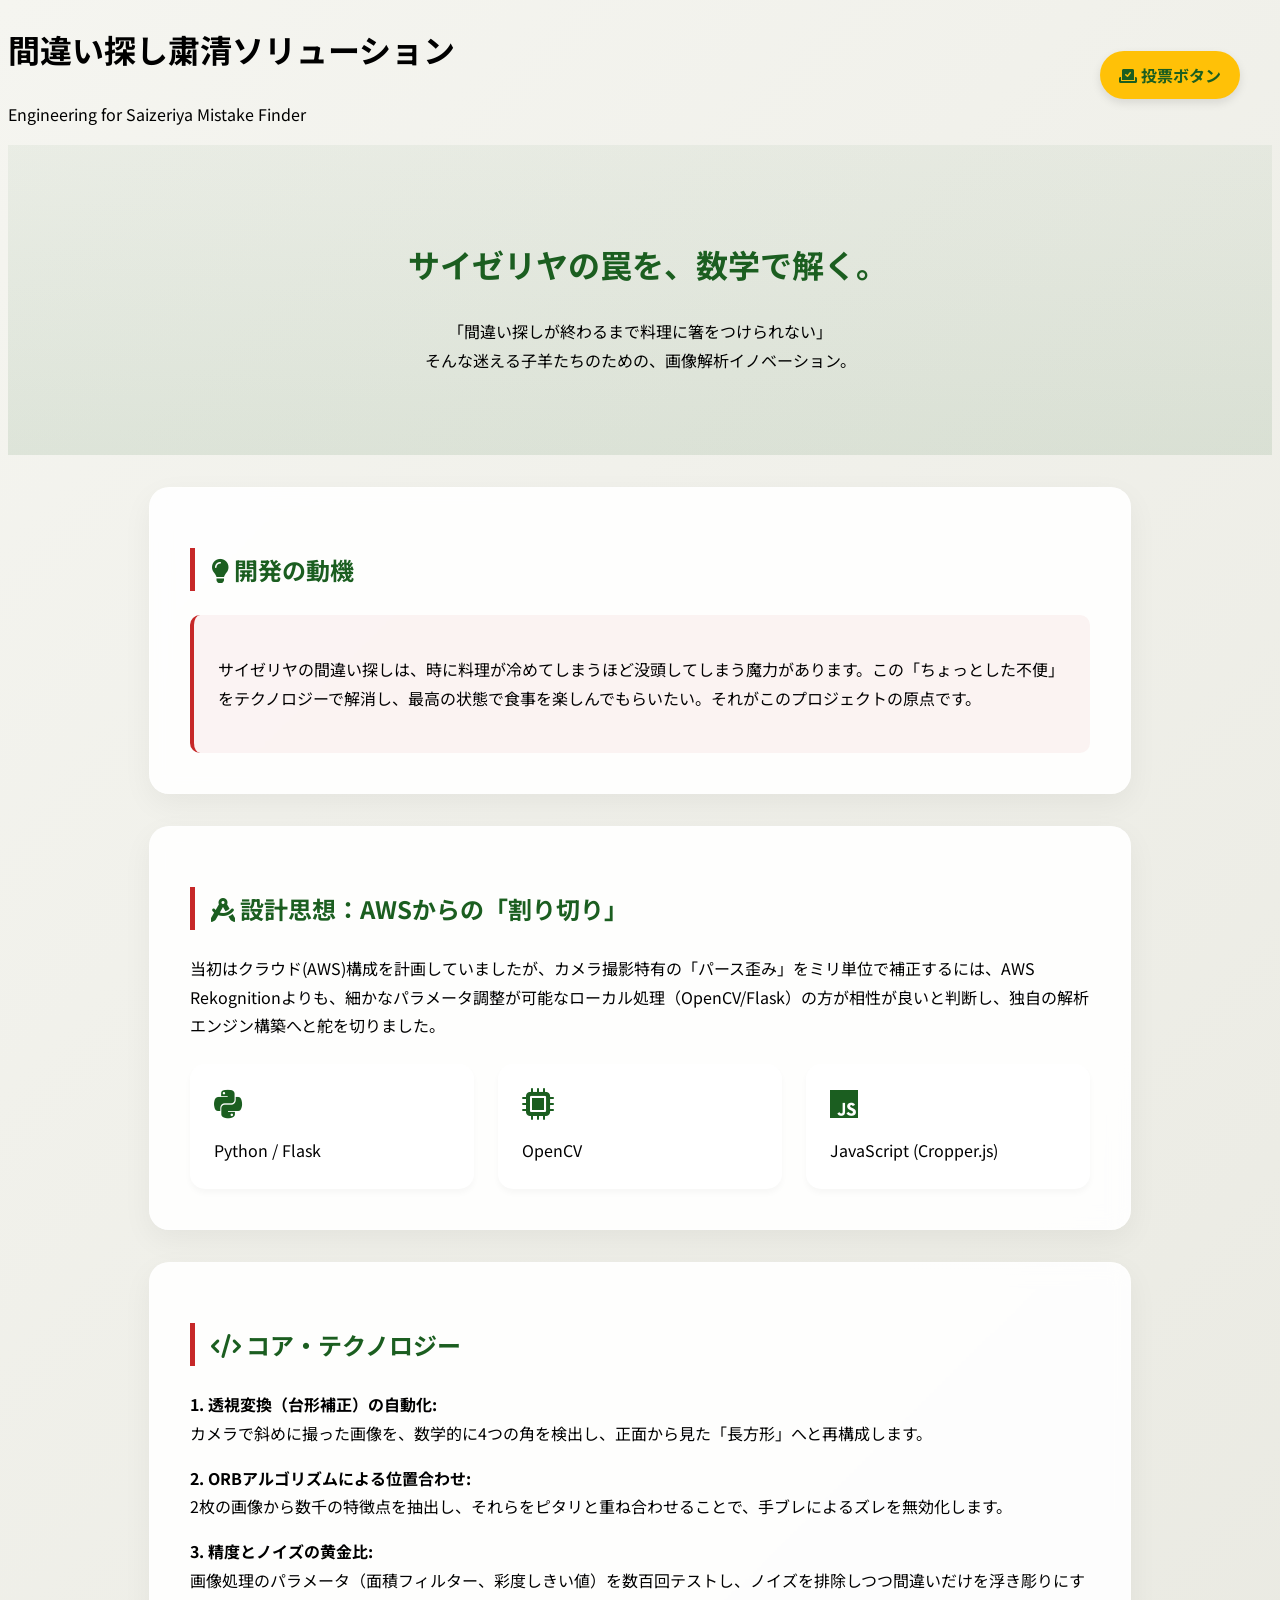
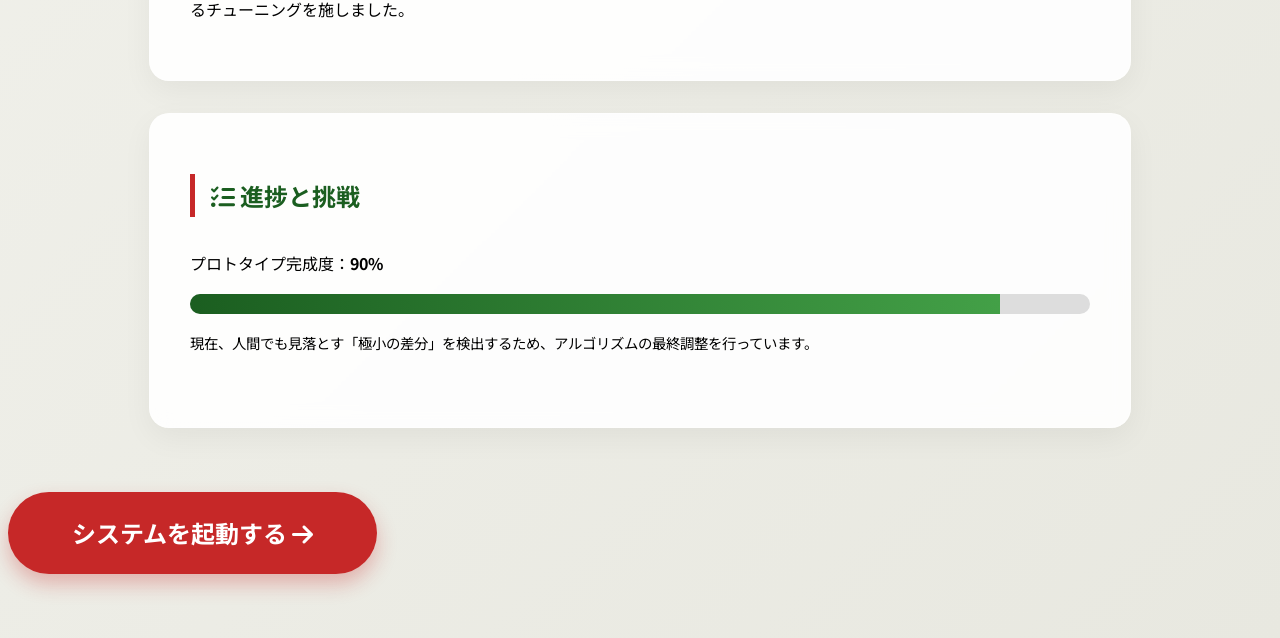
==== templates/intro.html @ 1d0e0916 "v4" ====
<!DOCTYPE html>
<html lang="ja">
  <head>
    <meta charset="UTF-8" />
    <meta name="viewport" content="width=device-width, initial-scale=1.0" />
    <title>紹介 | 間違い探し粛清ソリューション</title>
    <link
      rel="stylesheet"
      href="{{ url_for('static', filename='css/style.css') }}"
    />
    <link
      href="https://fonts.googleapis.com/css2?family=Noto+Sans+JP:wght@400;700&display=swap"
      rel="stylesheet"
    />
    <link
      rel="stylesheet"
      href="https://cdnjs.cloudflare.com/ajax/libs/font-awesome/6.0.0/css/all.min.css"
    />
    <link
      rel="stylesheet"
      href="https://cdnjs.cloudflare.com/ajax/libs/animate.css/4.1.1/animate.min.css"
    />

    <style>
      :root {
        --saize-green: #1b5e20;
        --saize-red: #c62828;
        --saize-gold: #ffc107;
        --glass-white: rgba(255, 255, 255, 0.9);
      }

      body {
        font-family: "Noto Sans JP", sans-serif;
        background: linear-gradient(135deg, #f5f5f0 0%, #e8e8e0 100%);
        line-height: 1.8;
      }

      /* 投票ボタンの拡張スタイル */
      .vote-btn {
        position: absolute;
        top: 50%;
        right: 2rem;
        transform: translateY(-50%);
        background: var(--saize-gold);
        color: var(--saize-green);
        padding: 0.6rem 1.2rem;
        text-decoration: none;
        border-radius: 50px;
        font-weight: bold;
        box-shadow: 0 4px 10px rgba(0, 0, 0, 0.1);
        transition: all 0.3s cubic-bezier(0.175, 0.885, 0.32, 1.275);
      }
      .vote-btn:hover {
        background: #fff;
        transform: translateY(-55%) scale(1.05);
        box-shadow: 0 6px 15px rgba(0, 0, 0, 0.15);
      }

      /* メインコンテナ */
      .intro-hero {
        padding: 4rem 1rem;
        text-align: center;
        background: linear-gradient(
          rgba(27, 94, 32, 0.05),
          rgba(27, 94, 32, 0.1)
        );
      }

      .section-card {
        max-width: 900px;
        margin: 2rem auto;
        padding: 2.5rem;
        background: var(--glass-white);
        backdrop-filter: blur(10px);
        border-radius: 20px;
        border: 1px solid rgba(255, 255, 255, 0.3);
        box-shadow: 0 10px 30px rgba(0, 0, 0, 0.05);
        opacity: 0; /* JSでアニメーション表示 */
        transform: translateY(30px);
        transition: all 0.8s ease-out;
      }

      .section-card.visible {
        opacity: 1;
        transform: translateY(0);
      }

      h2 {
        color: var(--saize-green);
        border-left: 5px solid var(--saize-red);
        padding-left: 1rem;
        margin-bottom: 1.5rem;
        text-align: left;
      }

      /* 動機セクション */
      .motivation-box {
        background: rgba(198, 40, 40, 0.05);
        padding: 1.5rem;
        border-radius: 10px;
        border-left: 4px solid var(--saize-red);
        text-align: left;
      }

      /* 技術スタック */
      .tech-grid {
        display: grid;
        grid-template-columns: repeat(auto-fit, minmax(200px, 1fr));
        gap: 1.5rem;
        margin-top: 1.5rem;
      }
      .tech-item {
        padding: 1.5rem;
        background: white;
        border-radius: 15px;
        box-shadow: 0 4px 6px rgba(0, 0, 0, 0.03);
        transition: transform 0.3s;
      }
      .tech-item:hover {
        transform: translateY(-5px);
      }
      .tech-item i {
        font-size: 2rem;
        color: var(--saize-green);
        margin-bottom: 1rem;
      }

      /* 進捗インジケーター */
      .progress-wrapper {
        margin: 2rem 0;
        text-align: left;
      }
      .progress-bar-bg {
        background: #ddd;
        height: 20px;
        border-radius: 10px;
        overflow: hidden;
      }
      .progress-fill {
        background: linear-gradient(90deg, var(--saize-green), #43a047);
        width: 0%; /* JSでアニメーション */
        height: 100%;
        transition: width 2s ease-in-out;
      }

      /* ボタン */
      .start-action {
        margin: 4rem 0;
      }
      .start-btn {
        padding: 1.2rem 4rem;
        background: var(--saize-red);
        color: white;
        text-decoration: none;
        border-radius: 50px;
        font-size: 1.5rem;
        font-weight: bold;
        box-shadow: 0 10px 20px rgba(198, 40, 40, 0.3);
        transition: all 0.3s;
        display: inline-block;
      }
      .start-btn:hover {
        background: #d32f2f;
        transform: scale(1.05);
        box-shadow: 0 15px 25px rgba(198, 40, 40, 0.4);
      }

      @media (max-width: 600px) {
        .vote-btn {
          position: static;
          display: inline-block;
          margin-top: 10px;
          transform: none;
        }
        .tech-grid {
          grid-template-columns: 1fr;
        }
      }
    </style>
  </head>
  <body>
    <header style="position: relative">
      <h1 class="animate__animated animate__fadeInDown">
        間違い探し粛清ソリューション
      </h1>
      <p class="animate__animated animate__fadeInUp animate__delay-1s">
        Engineering for Saizeriya Mistake Finder
      </p>
      <a
        href="https://docs.google.com/forms/d/e/1FAIpQLSeY43W6nd3n1H7E1WFdpJ7HP0WcjCDGs1RYu8DmgaTEGE39hw/viewform?pli=1"
        class="vote-btn"
      >
        <i class="fas fa-vote-yea"></i> 投票ボタン
      </a>
    </header>

    <main class="container">
      <section class="intro-hero">
        <h2 style="text-align: center; border: none; font-size: 2rem">
          サイゼリヤの罠を、数学で解く。
        </h2>
        <p>
          「間違い探しが終わるまで料理に箸をつけられない」<br />そんな迷える子羊たちのための、画像解析イノベーション。
        </p>
      </section>

      <section class="section-card">
        <h2><i class="fas fa-lightbulb"></i> 開発の動機</h2>
        <div class="motivation-box">
          <p>
            サイゼリヤの間違い探しは、時に料理が冷めてしまうほど没頭してしまう魔力があります。この「ちょっとした不便」をテクノロジーで解消し、最高の状態で食事を楽しんでもらいたい。それがこのプロジェクトの原点です。
          </p>
        </div>
      </section>

      <section class="section-card">
        <h2>
          <i class="fas fa-drafting-compass"></i>
          設計思想：AWSからの「割り切り」
        </h2>
        <p>
          当初はクラウド(AWS)構成を計画していましたが、カメラ撮影特有の「パース歪み」をミリ単位で補正するには、AWS
          Rekognitionよりも、細かなパラメータ調整が可能なローカル処理（OpenCV/Flask）の方が相性が良いと判断し、独自の解析エンジン構築へと舵を切りました。
        </p>
        <div class="tech-grid">
          <div class="tech-item">
            <i class="fab fa-python"></i><br />Python / Flask
          </div>
          <div class="tech-item">
            <i class="fas fa-microchip"></i><br />OpenCV
          </div>
          <div class="tech-item">
            <i class="fab fa-js"></i><br />JavaScript (Cropper.js)
          </div>
        </div>
      </section>

      <section class="section-card">
        <h2><i class="fas fa-code"></i> コア・テクノロジー</h2>
        <div style="text-align: left">
          <p>
            <strong>1. 透視変換（台形補正）の自動化:</strong
            ><br />カメラで斜めに撮った画像を、数学的に4つの角を検出し、正面から見た「長方形」へと再構成します。
          </p>
          <p>
            <strong>2. ORBアルゴリズムによる位置合わせ:</strong
            ><br />2枚の画像から数千の特徴点を抽出し、それらをピタリと重ね合わせることで、手ブレによるズレを無効化します。
          </p>
          <p>
            <strong>3. 精度とノイズの黄金比:</strong
            ><br />画像処理のパラメータ（面積フィルター、彩度しきい値）を数百回テストし、ノイズを排除しつつ間違いだけを浮き彫りにするチューニングを施しました。
          </p>
        </div>
      </section>

      <section class="section-card">
        <h2><i class="fas fa-tasks"></i> 進捗と挑戦</h2>
        <div class="progress-wrapper">
          <p>プロトタイプ完成度：<strong>90%</strong></p>
          <div class="progress-bar-bg">
            <div class="progress-fill" data-percent="90"></div>
          </div>
          <p style="font-size: 0.9rem; margin-top: 1rem">
            現在、人間でも見落とす「極小の差分」を検出するため、アルゴリズムの最終調整を行っています。
          </p>
        </div>
      </section>

      <div class="start-action">
        <a
          href="/main"
          class="start-btn animate__animated animate__pulse animate__infinite"
        >
          システムを起動する <i class="fas fa-arrow-right"></i>
        </a>
      </div>
    </main>

    <script>
      // スクロールに応じたフェードインアニメーション
      const observer = new IntersectionObserver(
        (entries) => {
          entries.forEach((entry) => {
            if (entry.isIntersecting) {
              entry.target.classList.add("visible");
              // 進捗バーのアニメーション
              const progress = entry.target.querySelector(".progress-fill");
              if (progress) {
                progress.style.width =
                  progress.getAttribute("data-percent") + "%";
              }
            }
          });
        },
        { threshold: 0.1 }
      );

      document.querySelectorAll(".section-card").forEach((card) => {
        observer.observe(card);
      });
    </script>
  </body>
</html>
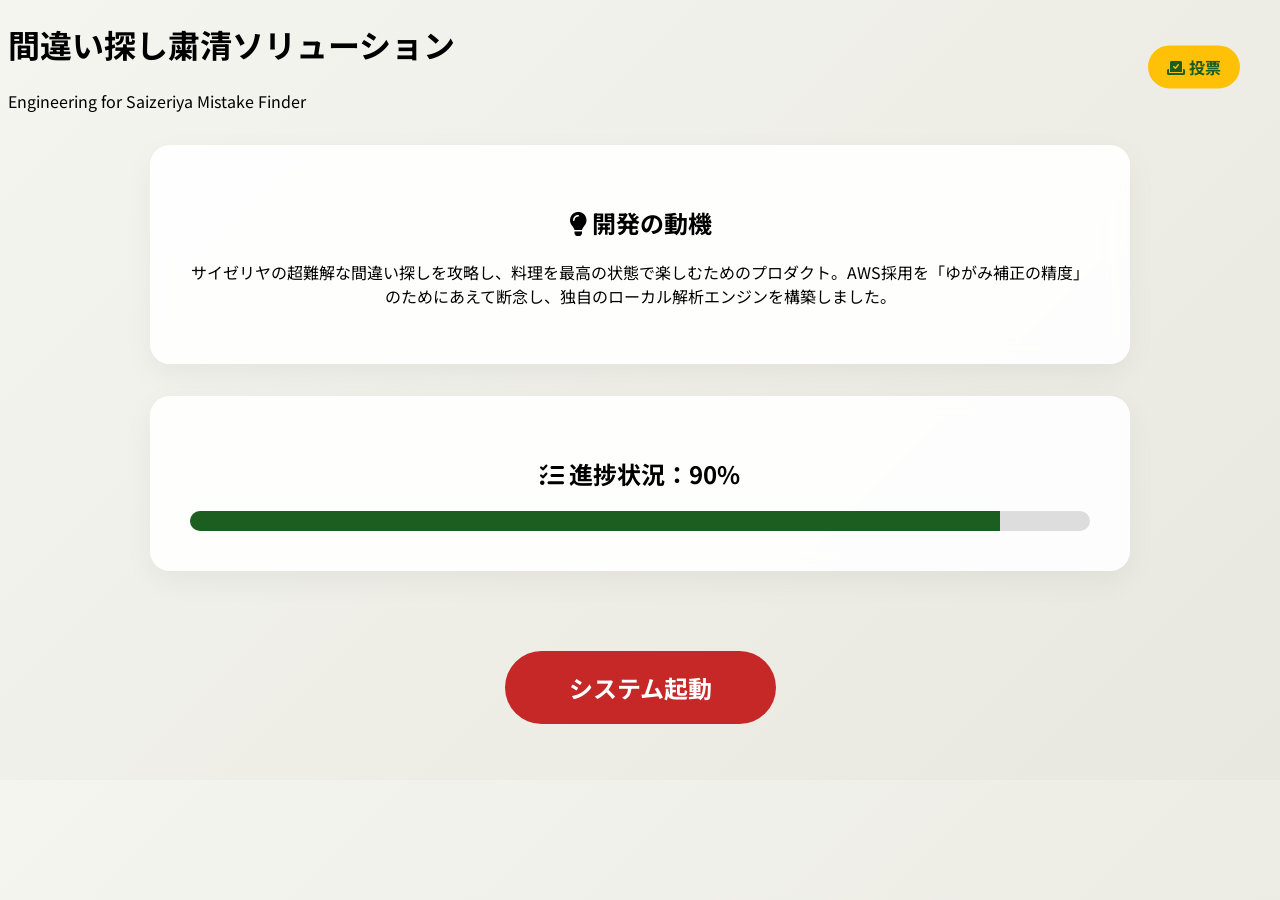
==== commit f29ed523: "v5" ====
--- a/templates/intro.html
+++ b/templates/intro.html
@@ -26,16 +26,11 @@
         --saize-green: #1b5e20;
         --saize-red: #c62828;
         --saize-gold: #ffc107;
-        --glass-white: rgba(255, 255, 255, 0.9);
       }
-
       body {
         font-family: "Noto Sans JP", sans-serif;
         background: linear-gradient(135deg, #f5f5f0 0%, #e8e8e0 100%);
-        line-height: 1.8;
       }
-
-      /* 投票ボタンの拡張スタイル */
       .vote-btn {
         position: absolute;
         top: 50%;
@@ -47,105 +42,40 @@
         text-decoration: none;
         border-radius: 50px;
         font-weight: bold;
-        box-shadow: 0 4px 10px rgba(0, 0, 0, 0.1);
-        transition: all 0.3s cubic-bezier(0.175, 0.885, 0.32, 1.275);
       }
-      .vote-btn:hover {
-        background: #fff;
-        transform: translateY(-55%) scale(1.05);
-        box-shadow: 0 6px 15px rgba(0, 0, 0, 0.15);
-      }
-
-      /* メインコンテナ */
-      .intro-hero {
-        padding: 4rem 1rem;
-        text-align: center;
-        background: linear-gradient(
-          rgba(27, 94, 32, 0.05),
-          rgba(27, 94, 32, 0.1)
-        );
-      }
-
       .section-card {
         max-width: 900px;
         margin: 2rem auto;
         padding: 2.5rem;
-        background: var(--glass-white);
+        background: rgba(255, 255, 255, 0.9);
         backdrop-filter: blur(10px);
         border-radius: 20px;
-        border: 1px solid rgba(255, 255, 255, 0.3);
         box-shadow: 0 10px 30px rgba(0, 0, 0, 0.05);
-        opacity: 0; /* JSでアニメーション表示 */
+        opacity: 0;
         transform: translateY(30px);
         transition: all 0.8s ease-out;
       }
-
       .section-card.visible {
         opacity: 1;
         transform: translateY(0);
       }
-
-      h2 {
-        color: var(--saize-green);
-        border-left: 5px solid var(--saize-red);
-        padding-left: 1rem;
-        margin-bottom: 1.5rem;
-        text-align: left;
-      }
-
-      /* 動機セクション */
-      .motivation-box {
-        background: rgba(198, 40, 40, 0.05);
-        padding: 1.5rem;
-        border-radius: 10px;
-        border-left: 4px solid var(--saize-red);
-        text-align: left;
-      }
-
-      /* 技術スタック */
       .tech-grid {
         display: grid;
         grid-template-columns: repeat(auto-fit, minmax(200px, 1fr));
         gap: 1.5rem;
-        margin-top: 1.5rem;
-      }
-      .tech-item {
-        padding: 1.5rem;
-        background: white;
-        border-radius: 15px;
-        box-shadow: 0 4px 6px rgba(0, 0, 0, 0.03);
-        transition: transform 0.3s;
-      }
-      .tech-item:hover {
-        transform: translateY(-5px);
-      }
-      .tech-item i {
-        font-size: 2rem;
-        color: var(--saize-green);
-        margin-bottom: 1rem;
-      }
-
-      /* 進捗インジケーター */
-      .progress-wrapper {
-        margin: 2rem 0;
-        text-align: left;
       }
       .progress-bar-bg {
         background: #ddd;
         height: 20px;
         border-radius: 10px;
         overflow: hidden;
+        margin-top: 10px;
       }
       .progress-fill {
-        background: linear-gradient(90deg, var(--saize-green), #43a047);
-        width: 0%; /* JSでアニメーション */
+        background: var(--saize-green);
+        width: 0%;
         height: 100%;
         transition: width 2s ease-in-out;
-      }
-
-      /* ボタン */
-      .start-action {
-        margin: 4rem 0;
       }
       .start-btn {
         padding: 1.2rem 4rem;
@@ -155,25 +85,13 @@
         border-radius: 50px;
         font-size: 1.5rem;
         font-weight: bold;
-        box-shadow: 0 10px 20px rgba(198, 40, 40, 0.3);
-        transition: all 0.3s;
         display: inline-block;
+        margin: 3rem 0;
       }
-      .start-btn:hover {
-        background: #d32f2f;
-        transform: scale(1.05);
-        box-shadow: 0 15px 25px rgba(198, 40, 40, 0.4);
-      }
-
       @media (max-width: 600px) {
         .vote-btn {
           position: static;
           display: inline-block;
-          margin-top: 10px;
-          transform: none;
-        }
-        .tech-grid {
-          grid-template-columns: 1fr;
         }
       }
     </style>
@@ -183,121 +101,53 @@
       <h1 class="animate__animated animate__fadeInDown">
         間違い探し粛清ソリューション
       </h1>
-      <p class="animate__animated animate__fadeInUp animate__delay-1s">
-        Engineering for Saizeriya Mistake Finder
-      </p>
+      <p>Engineering for Saizeriya Mistake Finder</p>
       <a
         href="https://docs.google.com/forms/d/e/1FAIpQLSeY43W6nd3n1H7E1WFdpJ7HP0WcjCDGs1RYu8DmgaTEGE39hw/viewform?pli=1"
         class="vote-btn"
       >
-        <i class="fas fa-vote-yea"></i> 投票ボタン
+        <i class="fas fa-vote-yea"></i> 投票
       </a>
     </header>
 
-    <main class="container">
-      <section class="intro-hero">
-        <h2 style="text-align: center; border: none; font-size: 2rem">
-          サイゼリヤの罠を、数学で解く。
-        </h2>
+    <main class="container" style="text-align: center">
+      <section class="section-card">
+        <h2><i class="fas fa-lightbulb"></i> 開発の動機</h2>
         <p>
-          「間違い探しが終わるまで料理に箸をつけられない」<br />そんな迷える子羊たちのための、画像解析イノベーション。
+          サイゼリヤの超難解な間違い探しを攻略し、料理を最高の状態で楽しむためのプロダクト。AWS採用を「ゆがみ補正の精度」のためにあえて断念し、独自のローカル解析エンジンを構築しました。
         </p>
       </section>
 
       <section class="section-card">
-        <h2><i class="fas fa-lightbulb"></i> 開発の動機</h2>
-        <div class="motivation-box">
-          <p>
-            サイゼリヤの間違い探しは、時に料理が冷めてしまうほど没頭してしまう魔力があります。この「ちょっとした不便」をテクノロジーで解消し、最高の状態で食事を楽しんでもらいたい。それがこのプロジェクトの原点です。
-          </p>
+        <h2><i class="fas fa-tasks"></i> 進捗状況：90%</h2>
+        <div class="progress-bar-bg">
+          <div class="progress-fill" data-percent="90"></div>
         </div>
       </section>
 
-      <section class="section-card">
-        <h2>
-          <i class="fas fa-drafting-compass"></i>
-          設計思想：AWSからの「割り切り」
-        </h2>
-        <p>
-          当初はクラウド(AWS)構成を計画していましたが、カメラ撮影特有の「パース歪み」をミリ単位で補正するには、AWS
-          Rekognitionよりも、細かなパラメータ調整が可能なローカル処理（OpenCV/Flask）の方が相性が良いと判断し、独自の解析エンジン構築へと舵を切りました。
-        </p>
-        <div class="tech-grid">
-          <div class="tech-item">
-            <i class="fab fa-python"></i><br />Python / Flask
-          </div>
-          <div class="tech-item">
-            <i class="fas fa-microchip"></i><br />OpenCV
-          </div>
-          <div class="tech-item">
-            <i class="fab fa-js"></i><br />JavaScript (Cropper.js)
-          </div>
-        </div>
-      </section>
-
-      <section class="section-card">
-        <h2><i class="fas fa-code"></i> コア・テクノロジー</h2>
-        <div style="text-align: left">
-          <p>
-            <strong>1. 透視変換（台形補正）の自動化:</strong
-            ><br />カメラで斜めに撮った画像を、数学的に4つの角を検出し、正面から見た「長方形」へと再構成します。
-          </p>
-          <p>
-            <strong>2. ORBアルゴリズムによる位置合わせ:</strong
-            ><br />2枚の画像から数千の特徴点を抽出し、それらをピタリと重ね合わせることで、手ブレによるズレを無効化します。
-          </p>
-          <p>
-            <strong>3. 精度とノイズの黄金比:</strong
-            ><br />画像処理のパラメータ（面積フィルター、彩度しきい値）を数百回テストし、ノイズを排除しつつ間違いだけを浮き彫りにするチューニングを施しました。
-          </p>
-        </div>
-      </section>
-
-      <section class="section-card">
-        <h2><i class="fas fa-tasks"></i> 進捗と挑戦</h2>
-        <div class="progress-wrapper">
-          <p>プロトタイプ完成度：<strong>90%</strong></p>
-          <div class="progress-bar-bg">
-            <div class="progress-fill" data-percent="90"></div>
-          </div>
-          <p style="font-size: 0.9rem; margin-top: 1rem">
-            現在、人間でも見落とす「極小の差分」を検出するため、アルゴリズムの最終調整を行っています。
-          </p>
-        </div>
-      </section>
-
-      <div class="start-action">
-        <a
-          href="/main"
-          class="start-btn animate__animated animate__pulse animate__infinite"
-        >
-          システムを起動する <i class="fas fa-arrow-right"></i>
-        </a>
-      </div>
+      <a
+        href="/main"
+        class="start-btn animate__animated animate__pulse animate__infinite"
+        >システム起動</a
+      >
     </main>
 
     <script>
-      // スクロールに応じたフェードインアニメーション
       const observer = new IntersectionObserver(
         (entries) => {
           entries.forEach((entry) => {
             if (entry.isIntersecting) {
               entry.target.classList.add("visible");
-              // 進捗バーのアニメーション
-              const progress = entry.target.querySelector(".progress-fill");
-              if (progress) {
-                progress.style.width =
-                  progress.getAttribute("data-percent") + "%";
-              }
+              const p = entry.target.querySelector(".progress-fill");
+              if (p) p.style.width = p.getAttribute("data-percent") + "%";
             }
           });
         },
         { threshold: 0.1 }
       );
-
-      document.querySelectorAll(".section-card").forEach((card) => {
-        observer.observe(card);
-      });
+      document
+        .querySelectorAll(".section-card")
+        .forEach((c) => observer.observe(c));
     </script>
   </body>
 </html>
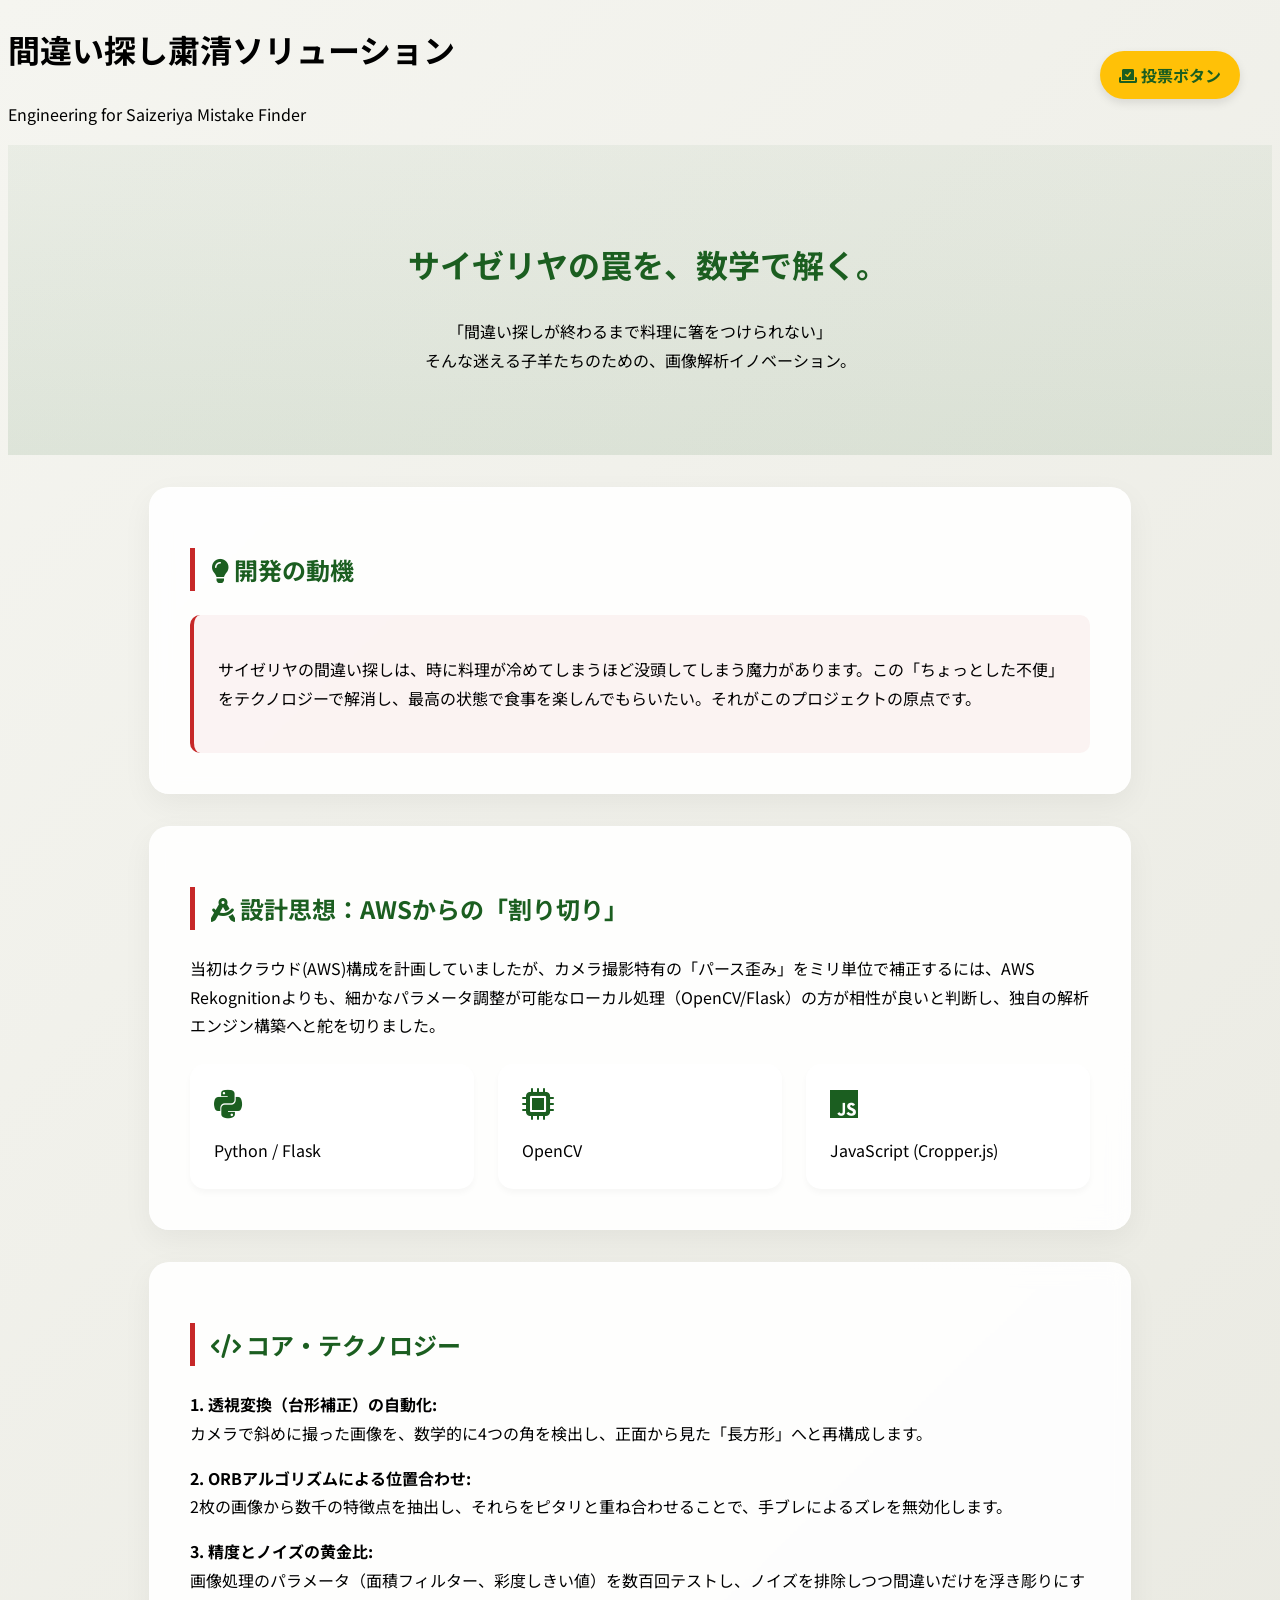
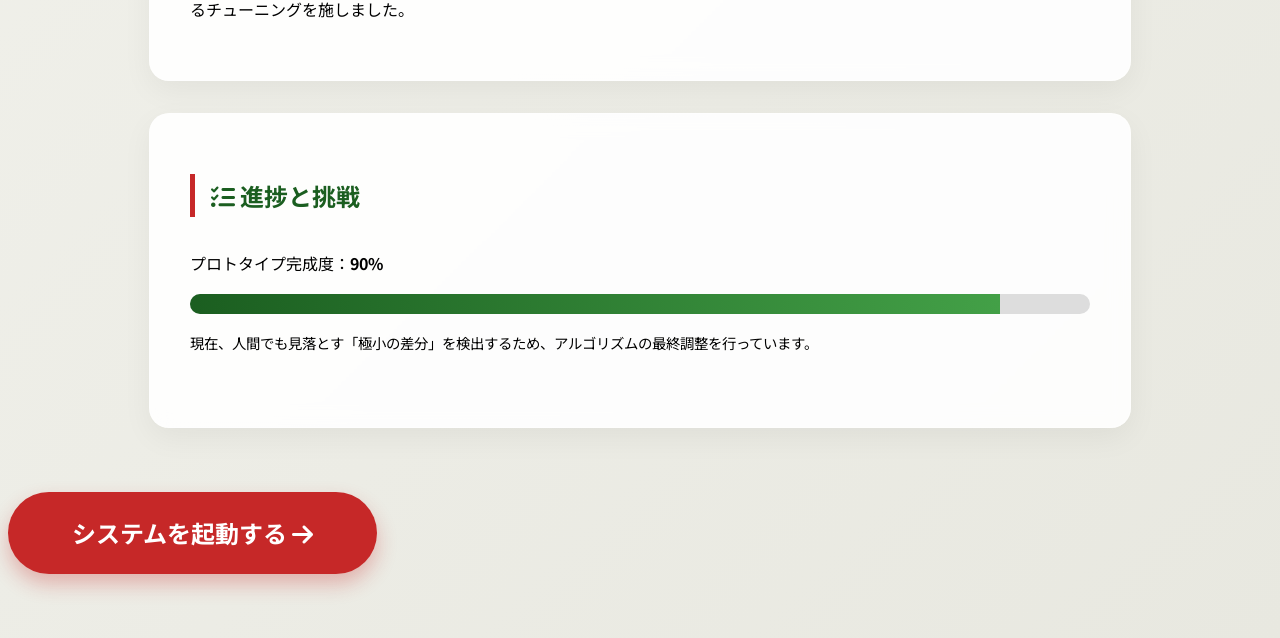
==== commit 46b339d0: "v5" ====
--- a/templates/intro.html
+++ b/templates/intro.html
@@ -26,11 +26,16 @@
         --saize-green: #1b5e20;
         --saize-red: #c62828;
         --saize-gold: #ffc107;
-      }
+        --glass-white: rgba(255, 255, 255, 0.9);
+      }
+
       body {
         font-family: "Noto Sans JP", sans-serif;
         background: linear-gradient(135deg, #f5f5f0 0%, #e8e8e0 100%);
-      }
+        line-height: 1.8;
+      }
+
+      /* 投票ボタンの拡張スタイル */
       .vote-btn {
         position: absolute;
         top: 50%;
@@ -42,40 +47,105 @@
         text-decoration: none;
         border-radius: 50px;
         font-weight: bold;
-      }
+        box-shadow: 0 4px 10px rgba(0, 0, 0, 0.1);
+        transition: all 0.3s cubic-bezier(0.175, 0.885, 0.32, 1.275);
+      }
+      .vote-btn:hover {
+        background: #fff;
+        transform: translateY(-55%) scale(1.05);
+        box-shadow: 0 6px 15px rgba(0, 0, 0, 0.15);
+      }
+
+      /* メインコンテナ */
+      .intro-hero {
+        padding: 4rem 1rem;
+        text-align: center;
+        background: linear-gradient(
+          rgba(27, 94, 32, 0.05),
+          rgba(27, 94, 32, 0.1)
+        );
+      }
+
       .section-card {
         max-width: 900px;
         margin: 2rem auto;
         padding: 2.5rem;
-        background: rgba(255, 255, 255, 0.9);
+        background: var(--glass-white);
         backdrop-filter: blur(10px);
         border-radius: 20px;
+        border: 1px solid rgba(255, 255, 255, 0.3);
         box-shadow: 0 10px 30px rgba(0, 0, 0, 0.05);
-        opacity: 0;
+        opacity: 0; /* JSでアニメーション表示 */
         transform: translateY(30px);
         transition: all 0.8s ease-out;
       }
+
       .section-card.visible {
         opacity: 1;
         transform: translateY(0);
       }
+
+      h2 {
+        color: var(--saize-green);
+        border-left: 5px solid var(--saize-red);
+        padding-left: 1rem;
+        margin-bottom: 1.5rem;
+        text-align: left;
+      }
+
+      /* 動機セクション */
+      .motivation-box {
+        background: rgba(198, 40, 40, 0.05);
+        padding: 1.5rem;
+        border-radius: 10px;
+        border-left: 4px solid var(--saize-red);
+        text-align: left;
+      }
+
+      /* 技術スタック */
       .tech-grid {
         display: grid;
         grid-template-columns: repeat(auto-fit, minmax(200px, 1fr));
         gap: 1.5rem;
+        margin-top: 1.5rem;
+      }
+      .tech-item {
+        padding: 1.5rem;
+        background: white;
+        border-radius: 15px;
+        box-shadow: 0 4px 6px rgba(0, 0, 0, 0.03);
+        transition: transform 0.3s;
+      }
+      .tech-item:hover {
+        transform: translateY(-5px);
+      }
+      .tech-item i {
+        font-size: 2rem;
+        color: var(--saize-green);
+        margin-bottom: 1rem;
+      }
+
+      /* 進捗インジケーター */
+      .progress-wrapper {
+        margin: 2rem 0;
+        text-align: left;
       }
       .progress-bar-bg {
         background: #ddd;
         height: 20px;
         border-radius: 10px;
         overflow: hidden;
-        margin-top: 10px;
       }
       .progress-fill {
-        background: var(--saize-green);
-        width: 0%;
+        background: linear-gradient(90deg, var(--saize-green), #43a047);
+        width: 0%; /* JSでアニメーション */
         height: 100%;
         transition: width 2s ease-in-out;
+      }
+
+      /* ボタン */
+      .start-action {
+        margin: 4rem 0;
       }
       .start-btn {
         padding: 1.2rem 4rem;
@@ -85,13 +155,25 @@
         border-radius: 50px;
         font-size: 1.5rem;
         font-weight: bold;
+        box-shadow: 0 10px 20px rgba(198, 40, 40, 0.3);
+        transition: all 0.3s;
         display: inline-block;
-        margin: 3rem 0;
-      }
+      }
+      .start-btn:hover {
+        background: #d32f2f;
+        transform: scale(1.05);
+        box-shadow: 0 15px 25px rgba(198, 40, 40, 0.4);
+      }
+
       @media (max-width: 600px) {
         .vote-btn {
           position: static;
           display: inline-block;
+          margin-top: 10px;
+          transform: none;
+        }
+        .tech-grid {
+          grid-template-columns: 1fr;
         }
       }
     </style>
@@ -101,53 +183,121 @@
       <h1 class="animate__animated animate__fadeInDown">
         間違い探し粛清ソリューション
       </h1>
-      <p>Engineering for Saizeriya Mistake Finder</p>
+      <p class="animate__animated animate__fadeInUp animate__delay-1s">
+        Engineering for Saizeriya Mistake Finder
+      </p>
       <a
         href="https://docs.google.com/forms/d/e/1FAIpQLSeY43W6nd3n1H7E1WFdpJ7HP0WcjCDGs1RYu8DmgaTEGE39hw/viewform?pli=1"
         class="vote-btn"
       >
-        <i class="fas fa-vote-yea"></i> 投票
+        <i class="fas fa-vote-yea"></i> 投票ボタン
       </a>
     </header>
 
-    <main class="container" style="text-align: center">
+    <main class="container">
+      <section class="intro-hero">
+        <h2 style="text-align: center; border: none; font-size: 2rem">
+          サイゼリヤの罠を、数学で解く。
+        </h2>
+        <p>
+          「間違い探しが終わるまで料理に箸をつけられない」<br />そんな迷える子羊たちのための、画像解析イノベーション。
+        </p>
+      </section>
+
       <section class="section-card">
         <h2><i class="fas fa-lightbulb"></i> 開発の動機</h2>
+        <div class="motivation-box">
+          <p>
+            サイゼリヤの間違い探しは、時に料理が冷めてしまうほど没頭してしまう魔力があります。この「ちょっとした不便」をテクノロジーで解消し、最高の状態で食事を楽しんでもらいたい。それがこのプロジェクトの原点です。
+          </p>
+        </div>
+      </section>
+
+      <section class="section-card">
+        <h2>
+          <i class="fas fa-drafting-compass"></i>
+          設計思想：AWSからの「割り切り」
+        </h2>
         <p>
-          サイゼリヤの超難解な間違い探しを攻略し、料理を最高の状態で楽しむためのプロダクト。AWS採用を「ゆがみ補正の精度」のためにあえて断念し、独自のローカル解析エンジンを構築しました。
+          当初はクラウド(AWS)構成を計画していましたが、カメラ撮影特有の「パース歪み」をミリ単位で補正するには、AWS
+          Rekognitionよりも、細かなパラメータ調整が可能なローカル処理（OpenCV/Flask）の方が相性が良いと判断し、独自の解析エンジン構築へと舵を切りました。
         </p>
+        <div class="tech-grid">
+          <div class="tech-item">
+            <i class="fab fa-python"></i><br />Python / Flask
+          </div>
+          <div class="tech-item">
+            <i class="fas fa-microchip"></i><br />OpenCV
+          </div>
+          <div class="tech-item">
+            <i class="fab fa-js"></i><br />JavaScript (Cropper.js)
+          </div>
+        </div>
       </section>
 
       <section class="section-card">
-        <h2><i class="fas fa-tasks"></i> 進捗状況：90%</h2>
-        <div class="progress-bar-bg">
-          <div class="progress-fill" data-percent="90"></div>
+        <h2><i class="fas fa-code"></i> コア・テクノロジー</h2>
+        <div style="text-align: left">
+          <p>
+            <strong>1. 透視変換（台形補正）の自動化:</strong
+            ><br />カメラで斜めに撮った画像を、数学的に4つの角を検出し、正面から見た「長方形」へと再構成します。
+          </p>
+          <p>
+            <strong>2. ORBアルゴリズムによる位置合わせ:</strong
+            ><br />2枚の画像から数千の特徴点を抽出し、それらをピタリと重ね合わせることで、手ブレによるズレを無効化します。
+          </p>
+          <p>
+            <strong>3. 精度とノイズの黄金比:</strong
+            ><br />画像処理のパラメータ（面積フィルター、彩度しきい値）を数百回テストし、ノイズを排除しつつ間違いだけを浮き彫りにするチューニングを施しました。
+          </p>
         </div>
       </section>
 
-      <a
-        href="/main"
-        class="start-btn animate__animated animate__pulse animate__infinite"
-        >システム起動</a
-      >
+      <section class="section-card">
+        <h2><i class="fas fa-tasks"></i> 進捗と挑戦</h2>
+        <div class="progress-wrapper">
+          <p>プロトタイプ完成度：<strong>90%</strong></p>
+          <div class="progress-bar-bg">
+            <div class="progress-fill" data-percent="90"></div>
+          </div>
+          <p style="font-size: 0.9rem; margin-top: 1rem">
+            現在、人間でも見落とす「極小の差分」を検出するため、アルゴリズムの最終調整を行っています。
+          </p>
+        </div>
+      </section>
+
+      <div class="start-action">
+        <a
+          href="/main"
+          class="start-btn animate__animated animate__pulse animate__infinite"
+        >
+          システムを起動する <i class="fas fa-arrow-right"></i>
+        </a>
+      </div>
     </main>
 
     <script>
+      // スクロールに応じたフェードインアニメーション
       const observer = new IntersectionObserver(
         (entries) => {
           entries.forEach((entry) => {
             if (entry.isIntersecting) {
               entry.target.classList.add("visible");
-              const p = entry.target.querySelector(".progress-fill");
-              if (p) p.style.width = p.getAttribute("data-percent") + "%";
+              // 進捗バーのアニメーション
+              const progress = entry.target.querySelector(".progress-fill");
+              if (progress) {
+                progress.style.width =
+                  progress.getAttribute("data-percent") + "%";
+              }
             }
           });
         },
         { threshold: 0.1 }
       );
-      document
-        .querySelectorAll(".section-card")
-        .forEach((c) => observer.observe(c));
+
+      document.querySelectorAll(".section-card").forEach((card) => {
+        observer.observe(card);
+      });
     </script>
   </body>
 </html>
